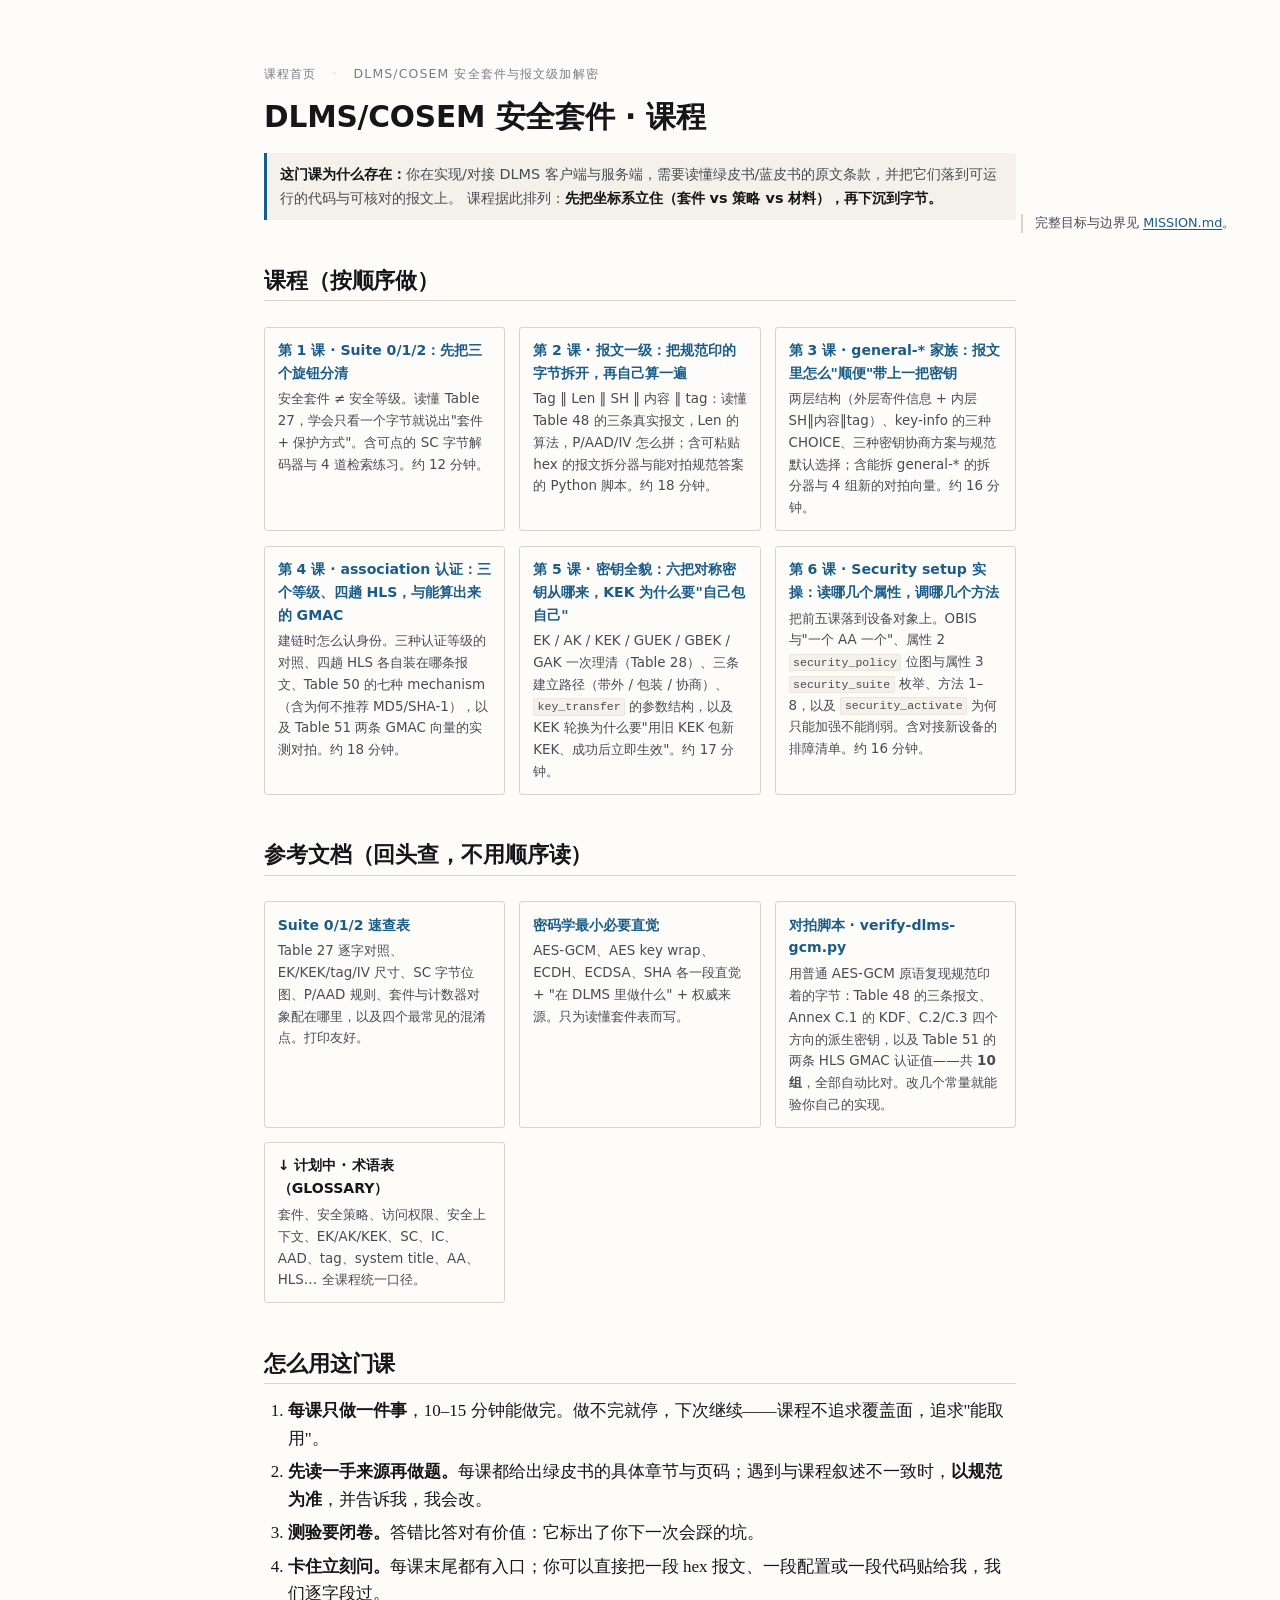
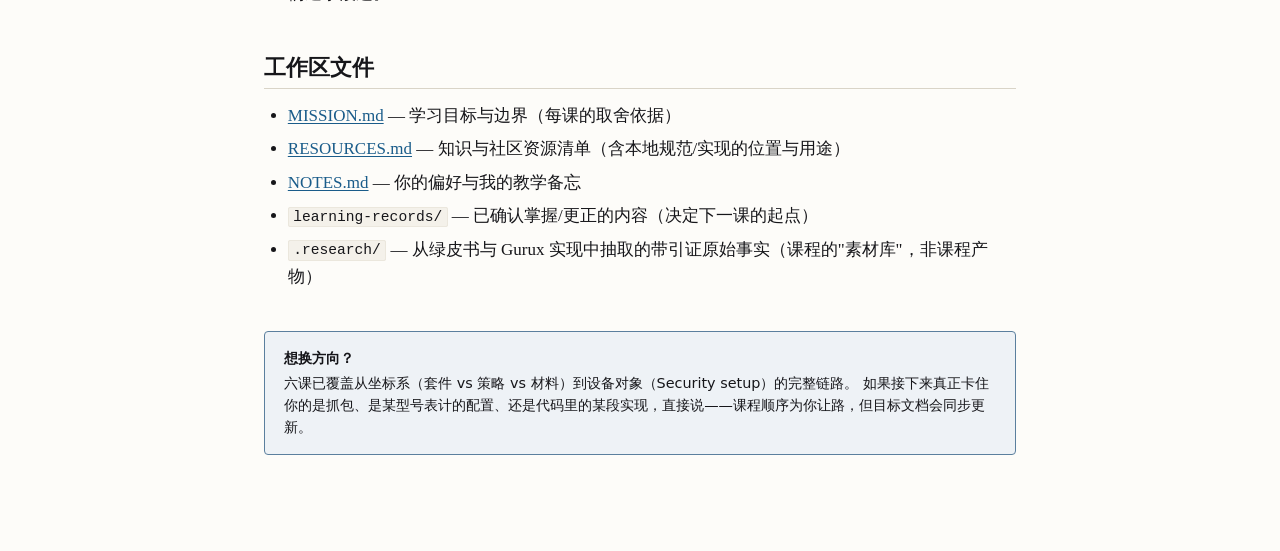
==== index.html @ 387781a0 "初版教程" ====
<!DOCTYPE html>
<html lang="zh-CN">
<head>
<meta charset="utf-8">
<meta name="viewport" content="width=device-width, initial-scale=1">
<title>DLMS/COSEM 安全套件 · 课程首页</title>
<link rel="stylesheet" href="assets/course.css">
</head>
<body>

<p class="lesson-meta">
  <span>课程首页</span><span class="sep">·</span>
  <span>DLMS/COSEM 安全套件与报文级加解密</span>
</p>

<h1>DLMS/COSEM 安全套件 · 课程</h1>

<div class="mission-line">
  <b>这门课为什么存在：</b>你在实现/对接 DLMS 客户端与服务端，需要读懂绿皮书/蓝皮书的原文条款，并把它们落到可运行的代码与可核对的报文上。
  课程据此排列：<b>先把坐标系立住（套件 vs 策略 vs 材料），再下沉到字节。</b>
  <br><span class="sidenote">完整目标与边界见 <a href="MISSION.md">MISSION.md</a>。</span>
</div>

<h2>课程（按顺序做）</h2>

<div class="index-grid">
  <div class="index-card">
    <a href="lessons/0001-security-suites-overview.html">第 1 课 · Suite 0/1/2：先把三个旋钮分清</a>
    <p>安全套件 ≠ 安全等级。读懂 Table 27，学会只看一个字节就说出"套件 + 保护方式"。含可点的 SC 字节解码器与 4 道检索练习。约 12 分钟。</p>
  </div>
  <div class="index-card">
    <a href="lessons/0002-apdu-byte-level-crypto.html">第 2 课 · 报文一级：把规范印的字节拆开，再自己算一遍</a>
    <p>Tag ‖ Len ‖ SH ‖ 内容 ‖ tag：读懂 Table 48 的三条真实报文，Len 的算法，P/AAD/IV 怎么拼；含可粘贴 hex 的报文拆分器与能对拍规范答案的 Python 脚本。约 18 分钟。</p>
  </div>
  <div class="index-card">
    <a href="lessons/0003-general-ciphering-key-info.html">第 3 课 · general-* 家族：报文里怎么"顺便"带上一把密钥</a>
    <p>两层结构（外层寄件信息 + 内层 SH‖内容‖tag）、key-info 的三种 CHOICE、三种密钥协商方案与规范默认选择；含能拆 general-* 的拆分器与 4 组新的对拍向量。约 16 分钟。</p>
  </div>
  <div class="index-card">
    <a href="lessons/0004-association-authentication-hls-gmac.html">第 4 课 · association 认证：三个等级、四趟 HLS，与能算出来的 GMAC</a>
    <p>建链时怎么认身份。三种认证等级的对照、四趟 HLS 各自装在哪条报文、Table 50 的七种 mechanism（含为何不推荐 MD5/SHA-1），以及 Table 51 两条 GMAC 向量的实测对拍。约 18 分钟。</p>
  </div>
  <div class="index-card">
    <a href="lessons/0005-keys-overview-and-kek-rotation.html">第 5 课 · 密钥全貌：六把对称密钥从哪来，KEK 为什么要"自己包自己"</a>
    <p>EK / AK / KEK / GUEK / GBEK / GAK 一次理清（Table 28）、三条建立路径（带外 / 包装 / 协商）、<code>key_transfer</code> 的参数结构，以及 KEK 轮换为什么要"用旧 KEK 包新 KEK、成功后立即生效"。约 17 分钟。</p>
  </div>
  <div class="index-card">
    <a href="lessons/0006-security-setup-object-in-practice.html">第 6 课 · Security setup 实操：读哪几个属性，调哪几个方法</a>
    <p>把前五课落到设备对象上。OBIS 与"一个 AA 一个"、属性 2 <code>security_policy</code> 位图与属性 3 <code>security_suite</code> 枚举、方法 1–8，以及 <code>security_activate</code> 为何只能加强不能削弱。含对接新设备的排障清单。约 16 分钟。</p>
  </div>
</div>

<h2>参考文档（回头查，不用顺序读）</h2>

<div class="index-grid">
  <div class="index-card">
    <a href="reference/security-suites.html">Suite 0/1/2 速查表</a>
    <p>Table 27 逐字对照、EK/KEK/tag/IV 尺寸、SC 字节位图、P/AAD 规则、套件与计数器对象配在哪里，以及四个最常见的混淆点。打印友好。</p>
  </div>
  <div class="index-card">
    <a href="reference/crypto-primer.html">密码学最小必要直觉</a>
    <p>AES-GCM、AES key wrap、ECDH、ECDSA、SHA 各一段直觉 + "在 DLMS 里做什么" + 权威来源。只为读懂套件表而写。</p>
  </div>
  <div class="index-card">
    <a href="assets/verify-dlms-gcm.py">对拍脚本 · verify-dlms-gcm.py</a>
    <p>用普通 AES-GCM 原语复现规范印着的字节：Table 48 的三条报文、Annex C.1 的 KDF、C.2/C.3 四个方向的派生密钥，以及 Table 51 的两条 HLS GMAC 认证值——共 <b>10 组</b>，全部自动比对。改几个常量就能验你自己的实现。</p>
  </div>
  <div class="index-card">
    <b>↓ 计划中 · 术语表（GLOSSARY）</b>
    <p>套件、安全策略、访问权限、安全上下文、EK/AK/KEK、SC、IC、AAD、tag、system title、AA、HLS… 全课程统一口径。</p>
  </div>
</div>

<h2>怎么用这门课</h2>
<ol>
  <li><b>每课只做一件事</b>，10–15 分钟能做完。做不完就停，下次继续——课程不追求覆盖面，追求"能取用"。</li>
  <li><b>先读一手来源再做题。</b>每课都给出绿皮书的具体章节与页码；遇到与课程叙述不一致时，<b>以规范为准</b>，并告诉我，我会改。</li>
  <li><b>测验要闭卷。</b>答错比答对有价值：它标出了你下一次会踩的坑。</li>
  <li><b>卡住立刻问。</b>每课末尾都有入口；你可以直接把一段 hex 报文、一段配置或一段代码贴给我，我们逐字段过。</li>
</ol>

<h2>工作区文件</h2>
<ul>
  <li><a href="MISSION.md">MISSION.md</a> — 学习目标与边界（每课的取舍依据）</li>
  <li><a href="RESOURCES.md">RESOURCES.md</a> — 知识与社区资源清单（含本地规范/实现的位置与用途）</li>
  <li><a href="NOTES.md">NOTES.md</a> — 你的偏好与我的教学备忘</li>
  <li><code>learning-records/</code> — 已确认掌握/更正的内容（决定下一课的起点）</li>
  <li><code>.research/</code> — 从绿皮书与 Gurux 实现中抽取的带引证原始事实（课程的"素材库"，非课程产物）</li>
</ul>

<div class="ask-teacher">
  <strong>想换方向？</strong>
  六课已覆盖从坐标系（套件 vs 策略 vs 材料）到设备对象（Security setup）的完整链路。
  如果接下来真正卡住你的是抓包、是某型号表计的配置、还是代码里的某段实现，直接说——课程顺序为你让路，但目标文档会同步更新。
</div>

</body>
</html>
---- assets/course.css ----
/* ============================================================
   DLMS/COSEM 课程 · 共享样式表  (assets/course.css)
   所有 lesson 与 reference 文档都链接本文件。
   设计目标：Tufte 风格、窄版心、打印友好、中英文混排可读。
   ============================================================ */

:root {
  --ink:        #16161a;
  --ink-soft:   #4a4a55;
  --ink-faint:  #7c7c88;
  --paper:      #fdfcf9;
  --paper-tint: #f4f1ea;
  --rule:       #d9d4c8;
  --rule-soft:  #ebe7dd;
  --link:       #1a5c8a;
  --link-visit: #6b4a86;

  /* 套件配色（全课程统一，不得随意改） */
  --suite0: #8a6d3b;
  --suite1: #1a6b4a;
  --suite2: #7a2f4f;
  --accent: #1a5c8a;

  --warn-bg:   #fdf4e3;
  --warn-line: #d9a441;
  --key-bg:    #eef4f0;
  --key-line:  #1a6b4a;
  --info-bg:   #eef2f6;
  --info-line: #5b7f9e;
  --trap-bg:   #fcefef;
  --trap-line: #a34a4a;

  --serif: "Charter", "Iowan Old Style", "Source Serif 4", "Noto Serif SC",
           "Songti SC", "SimSun", Georgia, "Times New Roman", serif;
  --sans:  "Inter", "Noto Sans SC", "PingFang SC", "Microsoft YaHei",
           system-ui, -apple-system, "Segoe UI", sans-serif;
  --mono:  "JetBrains Mono", "Cascadia Mono", "SFMono-Regular", Consolas,
           "Liberation Mono", monospace;
}

/* ---------- 基础排版 ---------- */

html { -webkit-text-size-adjust: 100%; }

body {
  margin: 0 auto;
  padding: 4rem 1.5rem 6rem;
  max-width: 47rem;
  background: var(--paper);
  color: var(--ink);
  font-family: var(--serif);
  font-size: 1.0625rem;
  line-height: 1.62;
  text-rendering: optimizeLegibility;
  font-variant-numeric: oldstyle-nums;
}

p, li, dd, blockquote { hyphens: auto; }

p { margin: 0 0 1.05em; }

a { color: var(--link); text-decoration-thickness: 1px; text-underline-offset: 2px; }
a:visited { color: var(--link-visit); }
a:hover { text-decoration-thickness: 2px; }

h1, h2, h3, h4 {
  font-family: var(--sans);
  font-weight: 650;
  line-height: 1.25;
  color: var(--ink);
  margin: 2.2em 0 0.6em;
  letter-spacing: -0.005em;
}

h1 { font-size: 1.85rem; margin-top: 0; }
h2 { font-size: 1.35rem; border-bottom: 1px solid var(--rule); padding-bottom: 0.25em; }
h3 { font-size: 1.1rem; }
h4 { font-size: 0.98rem; color: var(--ink-soft); }

h2 .num, h3 .num { color: var(--ink-faint); font-weight: 500; margin-right: 0.4em; }

hr { border: none; border-top: 1px solid var(--rule); margin: 2.5rem 0; }

strong { font-weight: 650; }
em { font-style: italic; }

ul, ol { margin: 0 0 1.05em; padding-left: 1.4em; }
li { margin-bottom: 0.35em; }
li > ul, li > ol { margin-top: 0.35em; }

blockquote {
  margin: 1.4em 0; padding: 0.1em 0 0.1em 1.1em;
  border-left: 3px solid var(--rule);
  color: var(--ink-soft); font-style: italic;
}
blockquote cite { display: block; font-style: normal; font-size: 0.85rem; color: var(--ink-faint); margin-top: 0.4em; }

/* ---------- 页眉 / 页脚 ---------- */

.lesson-meta {
  font-family: var(--sans); font-size: 0.78rem; color: var(--ink-faint);
  text-transform: uppercase; letter-spacing: 0.09em;
  display: flex; flex-wrap: wrap; gap: 0.5rem 1rem; margin-bottom: 0.9rem;
}
.lesson-meta .sep { color: var(--rule); }

.mission-line {
  font-family: var(--sans); font-size: 0.9rem; color: var(--ink-soft);
  background: var(--paper-tint); border-left: 3px solid var(--accent);
  padding: 0.7em 0.9em; margin: 0 0 2rem; border-radius: 0 3px 3px 0;
}
.mission-line b { color: var(--ink); }

.lesson-footer {
  margin-top: 4rem; padding-top: 1.2rem; border-top: 1px solid var(--rule);
  font-family: var(--sans); font-size: 0.85rem; color: var(--ink-soft);
}
.lesson-footer h3 { font-size: 0.85rem; text-transform: uppercase; letter-spacing: 0.08em; color: var(--ink-faint); margin-top: 1.6em; }
.lesson-footer ul { padding-left: 1.2em; }

.ask-teacher {
  margin-top: 2.5rem; padding: 1rem 1.2rem;
  background: var(--info-bg); border: 1px solid var(--info-line); border-radius: 4px;
  font-family: var(--sans); font-size: 0.9rem; line-height: 1.5;
}
.ask-teacher strong { display: block; margin-bottom: 0.25rem; }

/* ---------- 代码 ---------- */

code, kbd, samp, pre { font-family: var(--mono); font-variant-numeric: tabular-nums; }

code {
  font-size: 0.86em; background: var(--paper-tint);
  padding: 0.1em 0.3em; border-radius: 2px; border: 1px solid var(--rule-soft);
}

pre {
  background: #fbf9f4; border: 1px solid var(--rule); border-left: 3px solid var(--accent);
  border-radius: 3px; padding: 0.85rem 1rem; overflow-x: auto;
  font-size: 0.82rem; line-height: 1.5; margin: 0 0 1.2em;
}
pre code { background: none; border: none; padding: 0; font-size: 1em; }

.hex { letter-spacing: 0.06em; }
.hex b { color: var(--suite2); font-weight: 600; }
.hex i { color: var(--suite1); font-style: normal; font-weight: 600; }

/* ---------- 表格 ---------- */

table {
  border-collapse: collapse; width: 100%; margin: 0 0 1.4em;
  font-family: var(--sans); font-size: 0.85rem; line-height: 1.45;
}
caption {
  caption-side: top; text-align: left; font-family: var(--sans);
  font-size: 0.78rem; color: var(--ink-faint); padding-bottom: 0.45em;
}
th, td { text-align: left; vertical-align: top; padding: 0.45em 0.6em; border-bottom: 1px solid var(--rule-soft); }
thead th { border-bottom: 1.5px solid var(--rule); font-weight: 650; }
tbody tr:hover { background: #faf8f3; }
td code, th code { font-size: 0.92em; }
.table-scroll { overflow-x: auto; }

/* 套件对照表 */
.suite-table th.s0 { color: var(--suite0); }
.suite-table th.s1 { color: var(--suite1); }
.suite-table th.s2 { color: var(--suite2); }
.suite-table th:first-child, .suite-table td:first-child {
  font-weight: 600; color: var(--ink-soft); white-space: nowrap;
}

/* ---------- 提示块 ---------- */

.callout {
  margin: 1.5em 0; padding: 0.85em 1.05em; border-radius: 3px;
  border-left: 4px solid var(--info-line); background: var(--info-bg);
  font-size: 0.95rem;
}
.callout > :last-child { margin-bottom: 0; }
.callout .label {
  display: block; font-family: var(--sans); font-size: 0.74rem;
  text-transform: uppercase; letter-spacing: 0.09em; font-weight: 650;
  margin-bottom: 0.3em; color: var(--info-line);
}
.callout.warn  { background: var(--warn-bg);  border-color: var(--warn-line); }
.callout.warn .label  { color: #8a6410; }
.callout.key   { background: var(--key-bg);   border-color: var(--key-line); }
.callout.key .label   { color: var(--key-line); }
.callout.trap  { background: var(--trap-bg);  border-color: var(--trap-line); }
.callout.trap .label  { color: var(--trap-line); }
.callout.quote { background: var(--paper-tint); border-color: var(--rule); }

/* ---------- 边注 ---------- */

.sidenote {
  font-family: var(--sans); font-size: 0.8rem; line-height: 1.45;
  color: var(--ink-soft);
}
@media (min-width: 68rem) {
  .sidenote {
    float: right; clear: right; width: 15rem; margin: 0.25rem -17rem 1rem 1.5rem;
    padding-left: 0.75rem; border-left: 2px solid var(--rule);
  }
}

/* ---------- 套件徽标 ---------- */

.badge {
  display: inline-block; font-family: var(--sans); font-size: 0.72rem;
  font-weight: 650; letter-spacing: 0.04em; padding: 0.12em 0.5em;
  border-radius: 999px; border: 1px solid currentColor; white-space: nowrap;
}
.badge.s0 { color: var(--suite0); }
.badge.s1 { color: var(--suite1); }
.badge.s2 { color: var(--suite2); }

/* ---------- 流程图 / 字节布局图 ---------- */

.figure { margin: 1.8em 0; }
.figure figcaption {
  font-family: var(--sans); font-size: 0.8rem; color: var(--ink-faint);
  margin-top: 0.5em;
}
.flow { display: flex; flex-wrap: wrap; align-items: stretch; gap: 0.5rem; font-family: var(--sans); font-size: 0.8rem; }
.flow .step {
  flex: 1 1 8rem; background: var(--paper-tint); border: 1px solid var(--rule);
  border-radius: 3px; padding: 0.55em 0.7em;
}
.flow .step b { display: block; color: var(--ink); font-size: 0.85rem; }
.flow .step span { color: var(--ink-soft); }
.flow .arrow { align-self: center; color: var(--ink-faint); }

.bytes { display: flex; flex-wrap: wrap; gap: 2px; font-family: var(--mono); font-size: 0.78rem; margin-bottom: 0.4em; }
.bytes .f {
  border: 1px solid var(--rule); border-radius: 3px; padding: 0.45em 0.55em;
  background: var(--paper-tint); text-align: center; min-width: 2.6rem;
}
.bytes .f b { display: block; font-size: 0.78rem; }
.bytes .f span { display: block; color: var(--ink-faint); font-size: 0.7rem; }
.bytes .f.plain { background: #fff; }
.bytes .f.sec   { background: var(--info-bg);  border-color: var(--info-line); }
.bytes .f.aut   { background: var(--key-bg);   border-color: var(--key-line); }
.bytes .f.enc   { background: #f7eef2;         border-color: var(--suite2); }

/* ---------- 测验组件（配合 assets/quiz.js） ---------- */

.quiz {
  margin: 1.6em 0; padding: 1rem 1.15rem 0.9rem;
  border: 1px solid var(--rule); border-top: 3px solid var(--accent);
  border-radius: 3px; background: #fff;
  font-family: var(--sans); font-size: 0.92rem;
}
.quiz .q { font-weight: 650; margin-bottom: 0.7em; color: var(--ink); }
.quiz .opts { list-style: none; margin: 0; padding: 0; }
.quiz .opts li {
  margin-bottom: 0.4em; padding: 0.45em 0.6em; border: 1px solid var(--rule);
  border-radius: 3px; cursor: pointer; background: var(--paper);
  transition: background 120ms ease, border-color 120ms ease;
}
.quiz .opts li:hover { background: var(--paper-tint); border-color: var(--ink-faint); }
.quiz .opts li .mark { font-family: var(--mono); color: var(--ink-faint); margin-right: 0.5em; }
.quiz .opts li.correct { background: var(--key-bg); border-color: var(--key-line); }
.quiz .opts li.correct .mark { color: var(--key-line); }
.quiz .opts li.wrong { background: var(--trap-bg); border-color: var(--trap-line); }
.quiz .opts li.wrong .mark { color: var(--trap-line); }
.quiz .opts li.locked { cursor: default; }
.quiz .feedback { margin-top: 0.6em; font-size: 0.88rem; color: var(--ink-soft); display: none; }
.quiz .feedback.show { display: block; }
.quiz .feedback b { color: var(--ink); }
.quiz .hint { font-size: 0.8rem; color: var(--ink-faint); margin-top: 0.5em; }
.quiz .score { font-weight: 650; color: var(--ink); }

/* 自测清单：折叠答案的检索练习 */
.recall { margin: 1.5em 0; font-family: var(--sans); font-size: 0.92rem; }
.recall details {
  border: 1px solid var(--rule); border-radius: 3px;
  padding: 0.55em 0.8em; margin-bottom: 0.5em; background: var(--paper);
}
.recall details[open] { background: var(--paper-tint); }
.recall summary { cursor: pointer; font-weight: 600; color: var(--ink); }
.recall summary::marker { color: var(--ink-faint); }
.recall details > *:not(summary) { margin-top: 0.6em; }

/* ---------- 索引页 ---------- */

.index-grid { display: grid; grid-template-columns: repeat(auto-fill, minmax(15rem, 1fr)); gap: 0.9rem; margin: 1.5em 0; }
.index-card {
  border: 1px solid var(--rule); border-radius: 3px; padding: 0.8em 0.9em;
  background: var(--paper); font-family: var(--sans); font-size: 0.88rem;
}
.index-card a { font-weight: 650; text-decoration: none; }
.index-card p { margin: 0.3em 0 0; color: var(--ink-soft); font-size: 0.84rem; }

/* ---------- SC 字节解码器（配合 assets/sc-decoder.js） ---------- */

.sc-decoder {
  margin: 1.6em 0; padding: 1rem 1.1rem 0.9rem;
  border: 1px solid var(--rule); border-left: 3px solid var(--accent);
  border-radius: 3px; background: #fff;
  font-family: var(--sans); font-size: 0.88rem;
}
.sc-row { display: flex; flex-wrap: wrap; align-items: center; gap: 0.5rem 0.8rem; margin-bottom: 0.7em; }
.sc-hexwrap { font-size: 0.82rem; color: var(--ink-soft); }
.sc-hex {
  font-family: var(--mono); font-size: 0.95rem; width: 4.2rem; padding: 0.25em 0.4em;
  border: 1px solid var(--rule); border-radius: 3px; background: var(--paper);
  text-transform: uppercase; letter-spacing: 0.08em;
}
.sc-presets { display: flex; flex-wrap: wrap; gap: 0.35rem; }
.sc-preset {
  font-family: var(--sans); font-size: 0.75rem; cursor: pointer;
  border: 1px solid var(--rule); background: var(--paper); color: var(--ink-soft);
  border-radius: 999px; padding: 0.2em 0.65em;
}
.sc-preset:hover { border-color: var(--accent); color: var(--accent); }
.sc-bitrow { gap: 0.4rem; }
.sc-bit {
  flex: 0 0 auto; cursor: pointer; text-align: left;
  border: 1px solid var(--rule); border-radius: 3px; background: var(--paper);
  padding: 0.35em 0.55em; font-family: var(--sans); line-height: 1.25;
  display: flex; flex-direction: column; gap: 0.05em; min-width: 5.5rem;
}
.sc-bit b { font-family: var(--mono); font-size: 0.72rem; color: var(--ink-faint); }
.sc-bit .nm { font-weight: 700; font-size: 0.9rem; color: var(--ink-soft); }
.sc-bit .full { font-size: 0.68rem; color: var(--ink-faint); }
.sc-bit.on { background: var(--key-bg); border-color: var(--key-line); }
.sc-bit.on .nm { color: var(--key-line); }
.sc-bit.on b { color: var(--key-line); }
.sc-suitelabel { font-size: 0.78rem; color: var(--ink-soft); font-family: var(--mono); }
.sc-suitesel { font-family: var(--sans); font-size: 0.85rem; padding: 0.25em 0.4em; border: 1px solid var(--rule); border-radius: 3px; background: var(--paper); max-width: 100%; }
.sc-readout { margin-top: 0.6em; padding-top: 0.7em; border-top: 1px dashed var(--rule); line-height: 1.5; }
.sc-out-head { font-family: var(--mono); font-size: 0.95rem; margin-bottom: 0.45em; }
.sc-bin { color: var(--ink-faint); font-size: 0.85rem; margin-left: 0.5em; letter-spacing: 0.1em; }
.sc-out-line { margin-bottom: 0.28em; color: var(--ink-soft); }
.sc-out-line b { color: var(--ink); margin-right: 0.35em; }
.sc-meta { display: block; color: var(--ink-faint); font-size: 0.8rem; }
.warnline { color: var(--trap-line); }
.sc-out-foot { margin-top: 0.5em; font-size: 0.75rem; color: var(--ink-faint); }

@media print {
  .sc-decoder { break-inside: avoid; }
  .sc-presets, .sc-bitrow button { display: none; }
}


/* ---------- 报文拆分器（配合 assets/frame-splitter.js） ---------- */

.frame-splitter {
  margin: 1.6em 0; padding: 1rem 1.1rem 0.9rem;
  border: 1px solid var(--rule); border-left: 3px solid var(--accent);
  border-radius: 3px; background: #fff;
  font-family: var(--sans); font-size: 0.88rem;
}
.fs-input label { display: block; font-size: 0.82rem; color: var(--ink-soft); }
.fs-input textarea {
  width: 100%; margin-top: 0.3em; padding: 0.5em 0.6em; resize: vertical;
  font-family: var(--mono); font-size: 0.85rem; line-height: 1.45;
  border: 1px solid var(--rule); border-radius: 3px; background: var(--paper);
  text-transform: uppercase; letter-spacing: 0.04em;
}
.fs-presets { display: flex; flex-wrap: wrap; gap: 0.35rem; margin: 0.55em 0 0.8em; }
.fs-preset {
  font-family: var(--sans); font-size: 0.75rem; cursor: pointer;
  border: 1px solid var(--rule); background: var(--paper); color: var(--ink-soft);
  border-radius: 999px; padding: 0.2em 0.65em;
}
.fs-preset:hover { border-color: var(--accent); color: var(--accent); }
.fs-head { margin-bottom: 0.6em; }
.fs-sub { display: block; font-size: 0.66rem; color: var(--ink-faint); }
.fs-table { margin-top: 0.5em; }
.fs-table td:first-child { white-space: nowrap; font-weight: 600; color: var(--ink-soft); }
.fs-why { color: var(--ink-soft); font-size: 0.82rem; }
.fs-err { color: var(--trap-line); }
.frame-splitter .callout { font-size: 0.85rem; margin: 0.9em 0 0; }

/* ---------- 打印 ---------- */

@media print {
  :root { --paper: #fff; --paper-tint: #f7f5f0; }
  body { padding: 0; max-width: none; font-size: 10.5pt; line-height: 1.45; }
  a { color: var(--ink); text-decoration: none; }
  a::after { content: " (" attr(href) ")"; font-size: 0.75em; color: var(--ink-faint); }
  a[href^="#"]::after, .no-print a::after { content: ""; }
  h1 { font-size: 17pt; } h2 { font-size: 13pt; break-after: avoid; }
  h3 { font-size: 11.5pt; break-after: avoid; }
  .quiz, .ask-teacher { break-inside: avoid; }
  .quiz .opts li { cursor: default; }
  .quiz .feedback { display: block !important; }
  details > *:not(summary) { display: block !important; }
  table, pre, .callout, figure { break-inside: avoid; }
  .sidenote { float: none; width: auto; margin: 0.5em 0; padding-left: 0.75rem; }
  @page { margin: 18mm 16mm; }
}
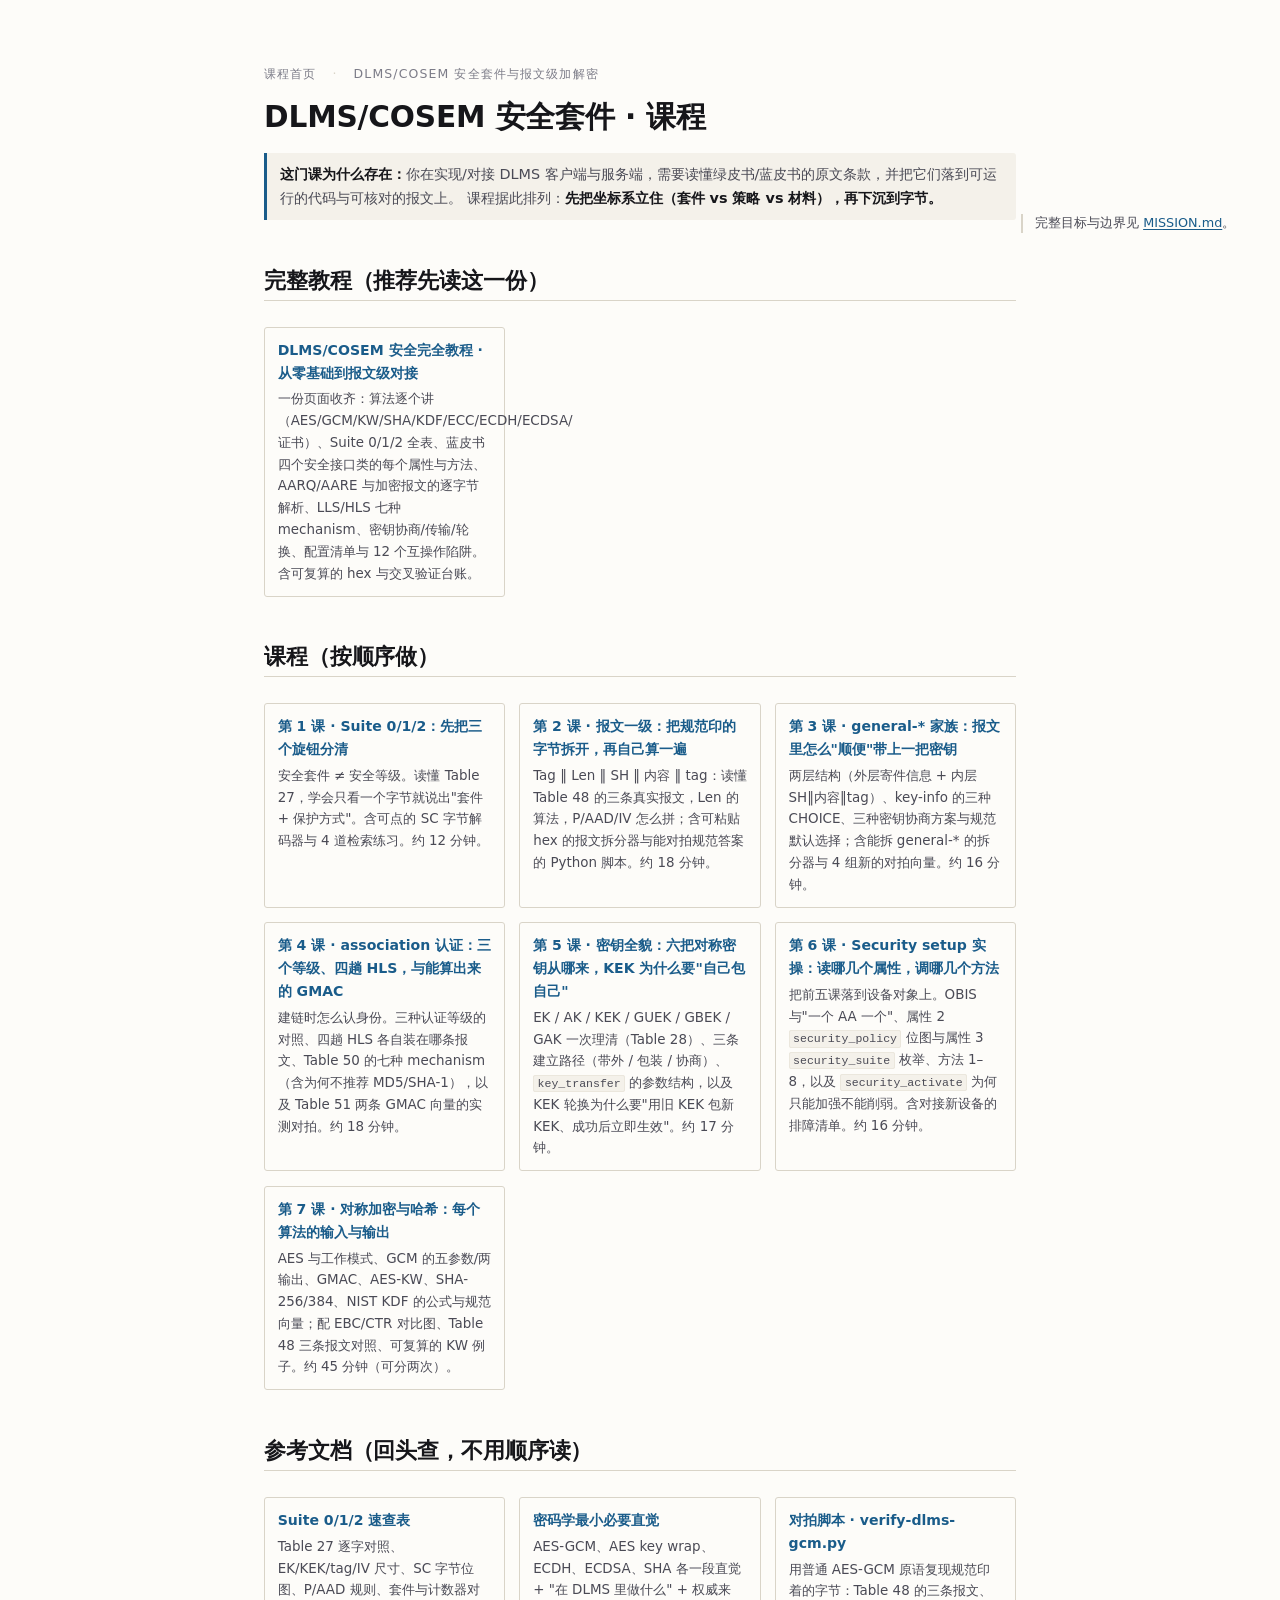
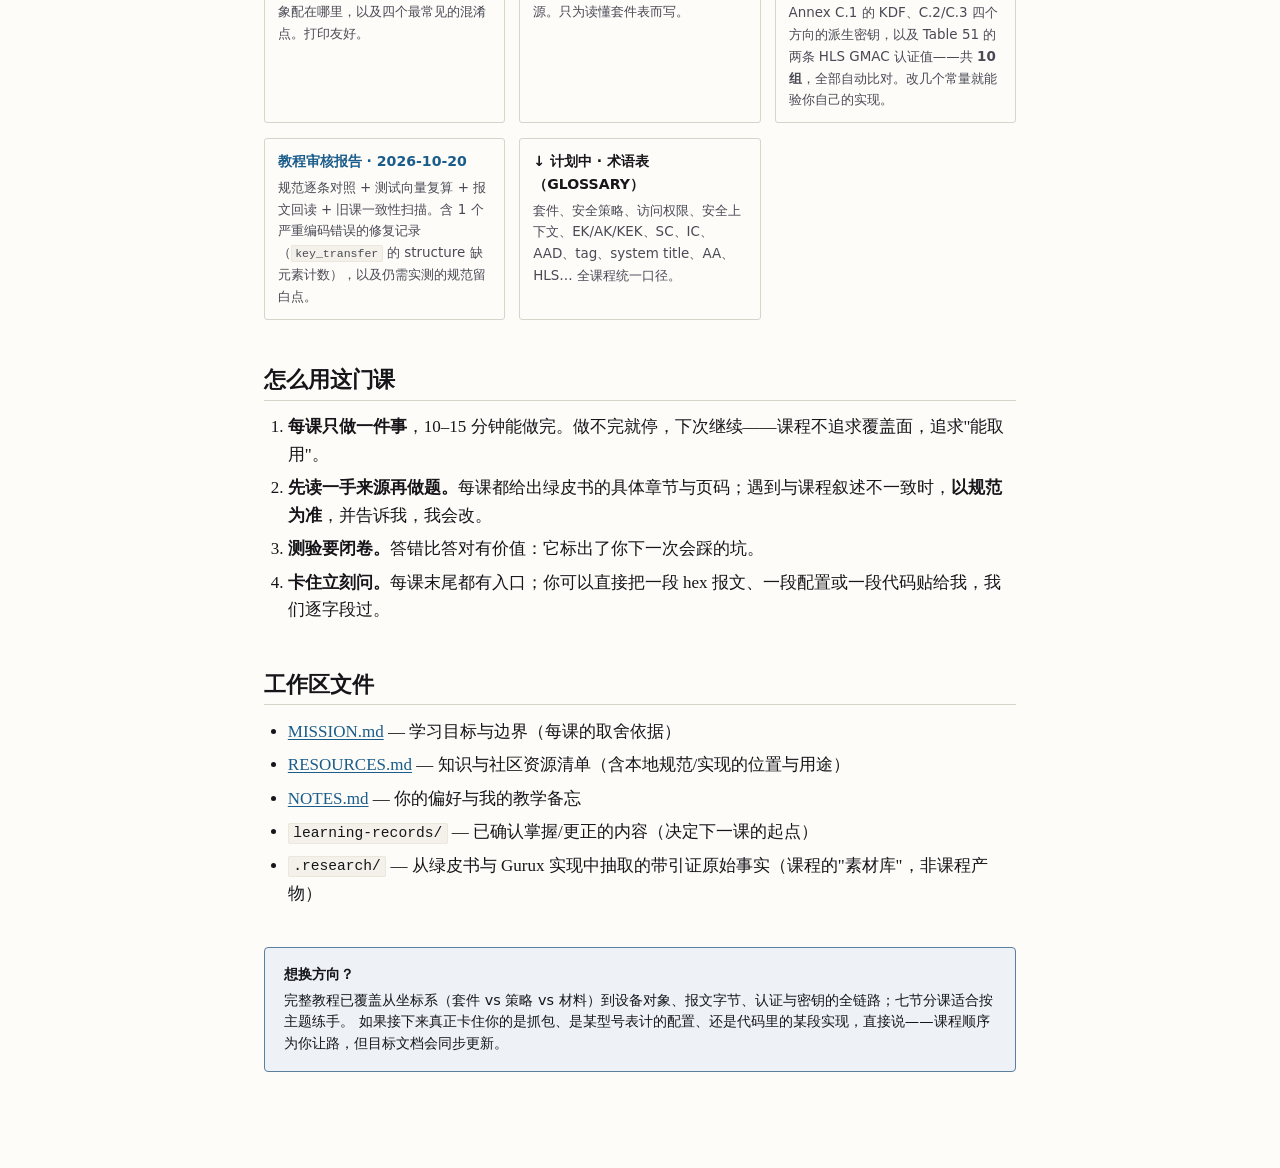
==== commit 6cb51840: "更新详细的单网页教程" ====
--- a/index.html
+++ b/index.html
@@ -19,6 +19,15 @@
   <b>这门课为什么存在：</b>你在实现/对接 DLMS 客户端与服务端，需要读懂绿皮书/蓝皮书的原文条款，并把它们落到可运行的代码与可核对的报文上。
   课程据此排列：<b>先把坐标系立住（套件 vs 策略 vs 材料），再下沉到字节。</b>
   <br><span class="sidenote">完整目标与边界见 <a href="MISSION.md">MISSION.md</a>。</span>
+</div>
+
+<h2>完整教程（推荐先读这一份）</h2>
+
+<div class="index-grid">
+  <div class="index-card">
+    <a href="dlms-security-complete-guide.html">DLMS/COSEM 安全完全教程 · 从零基础到报文级对接</a>
+    <p>一份页面收齐：算法逐个讲（AES/GCM/KW/SHA/KDF/ECC/ECDH/ECDSA/证书）、Suite 0/1/2 全表、蓝皮书四个安全接口类的每个属性与方法、AARQ/AARE 与加密报文的逐字节解析、LLS/HLS 七种 mechanism、密钥协商/传输/轮换、配置清单与 12 个互操作陷阱。含可复算的 hex 与交叉验证台账。</p>
+  </div>
 </div>
 
 <h2>课程（按顺序做）</h2>
@@ -48,6 +57,10 @@
     <a href="lessons/0006-security-setup-object-in-practice.html">第 6 课 · Security setup 实操：读哪几个属性，调哪几个方法</a>
     <p>把前五课落到设备对象上。OBIS 与"一个 AA 一个"、属性 2 <code>security_policy</code> 位图与属性 3 <code>security_suite</code> 枚举、方法 1–8，以及 <code>security_activate</code> 为何只能加强不能削弱。含对接新设备的排障清单。约 16 分钟。</p>
   </div>
+  <div class="index-card">
+    <a href="lessons/0007-crypto-symmetric-deep.html">第 7 课 · 对称加密与哈希：每个算法的输入与输出</a>
+    <p>AES 与工作模式、GCM 的五参数/两输出、GMAC、AES-KW、SHA-256/384、NIST KDF 的公式与规范向量；配 EBC/CTR 对比图、Table 48 三条报文对照、可复算的 KW 例子。约 45 分钟（可分两次）。</p>
+  </div>
 </div>
 
 <h2>参考文档（回头查，不用顺序读）</h2>
@@ -64,6 +77,10 @@
   <div class="index-card">
     <a href="assets/verify-dlms-gcm.py">对拍脚本 · verify-dlms-gcm.py</a>
     <p>用普通 AES-GCM 原语复现规范印着的字节：Table 48 的三条报文、Annex C.1 的 KDF、C.2/C.3 四个方向的派生密钥，以及 Table 51 的两条 HLS GMAC 认证值——共 <b>10 组</b>，全部自动比对。改几个常量就能验你自己的实现。</p>
+  </div>
+  <div class="index-card">
+    <a href="AUDIT-2026-10-20.md">教程审核报告 · 2026-10-20</a>
+    <p>规范逐条对照 + 测试向量复算 + 报文回读 + 旧课一致性扫描。含 1 个严重编码错误的修复记录（<code>key_transfer</code> 的 structure 缺元素计数），以及仍需实测的规范留白点。</p>
   </div>
   <div class="index-card">
     <b>↓ 计划中 · 术语表（GLOSSARY）</b>
@@ -90,7 +107,7 @@
 
 <div class="ask-teacher">
   <strong>想换方向？</strong>
-  六课已覆盖从坐标系（套件 vs 策略 vs 材料）到设备对象（Security setup）的完整链路。
+  完整教程已覆盖从坐标系（套件 vs 策略 vs 材料）到设备对象、报文字节、认证与密钥的全链路；七节分课适合按主题练手。
   如果接下来真正卡住你的是抓包、是某型号表计的配置、还是代码里的某段实现，直接说——课程顺序为你让路，但目标文档会同步更新。
 </div>
 
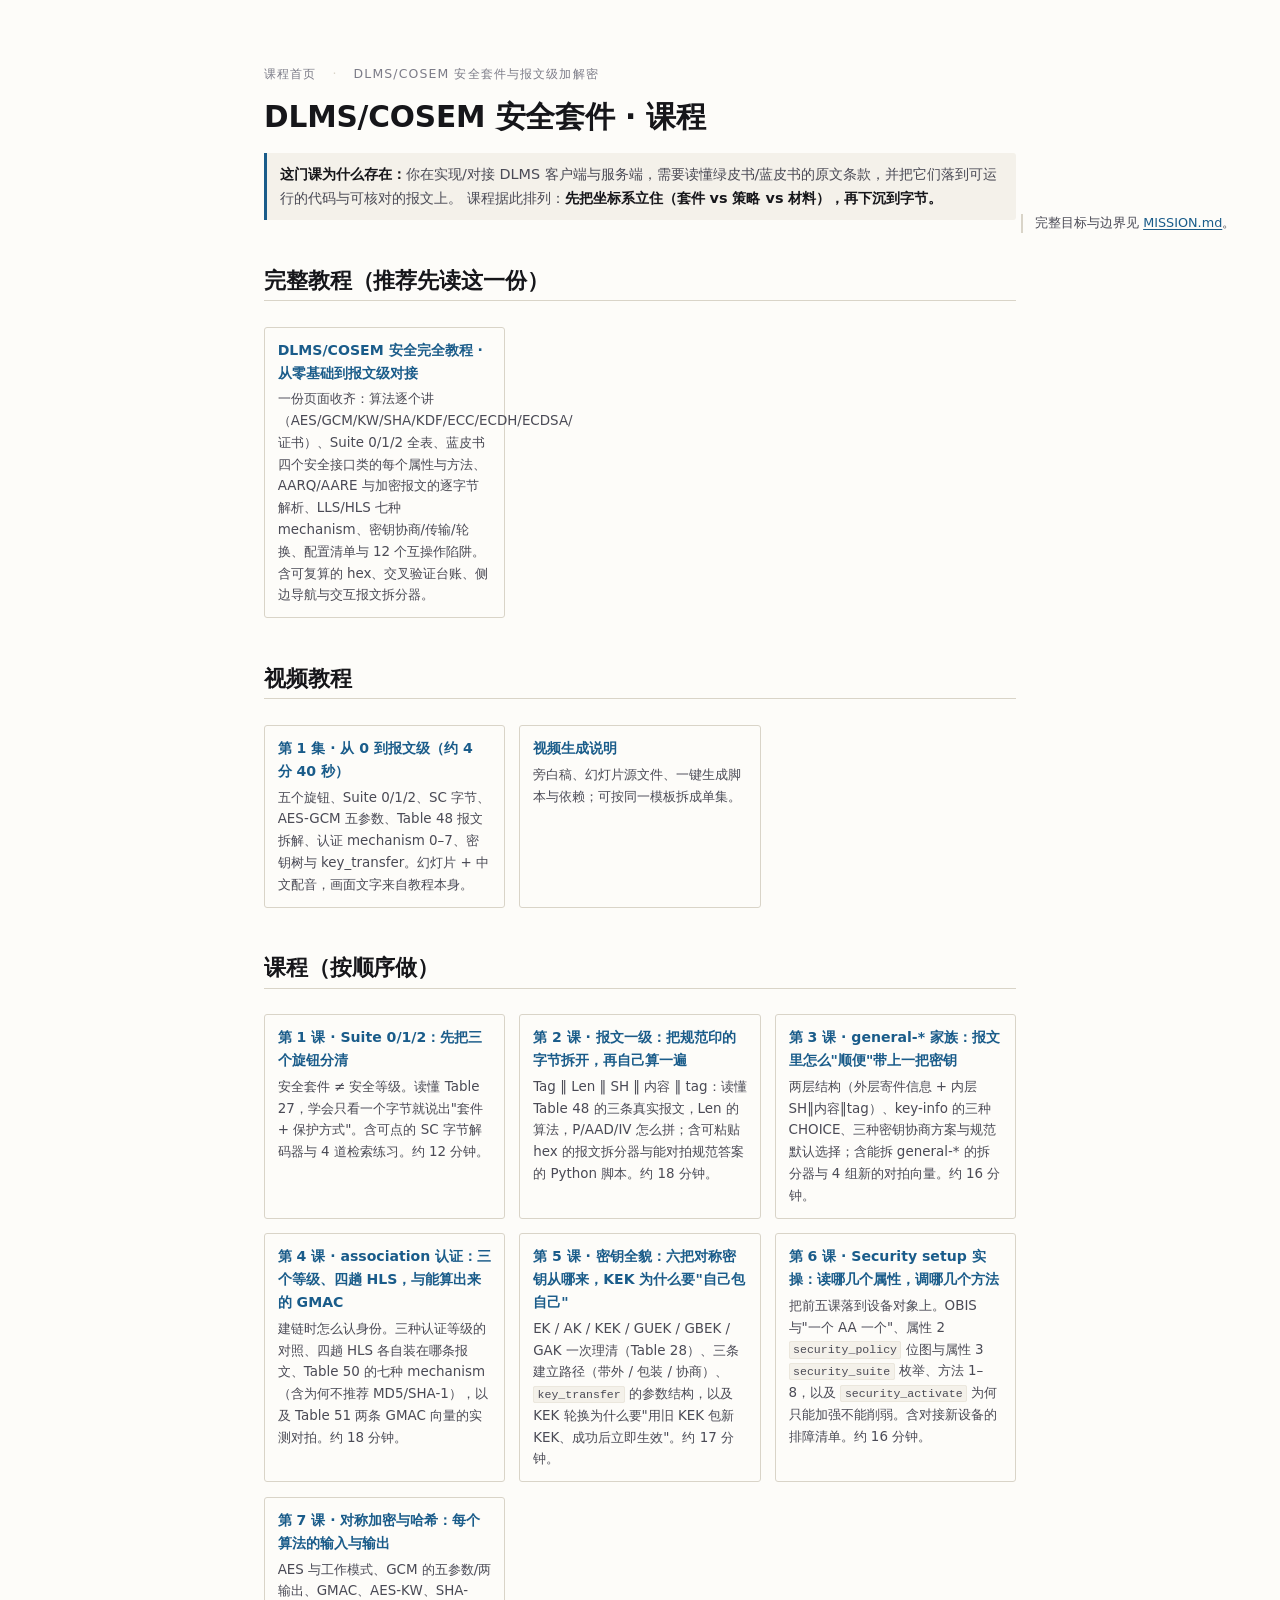
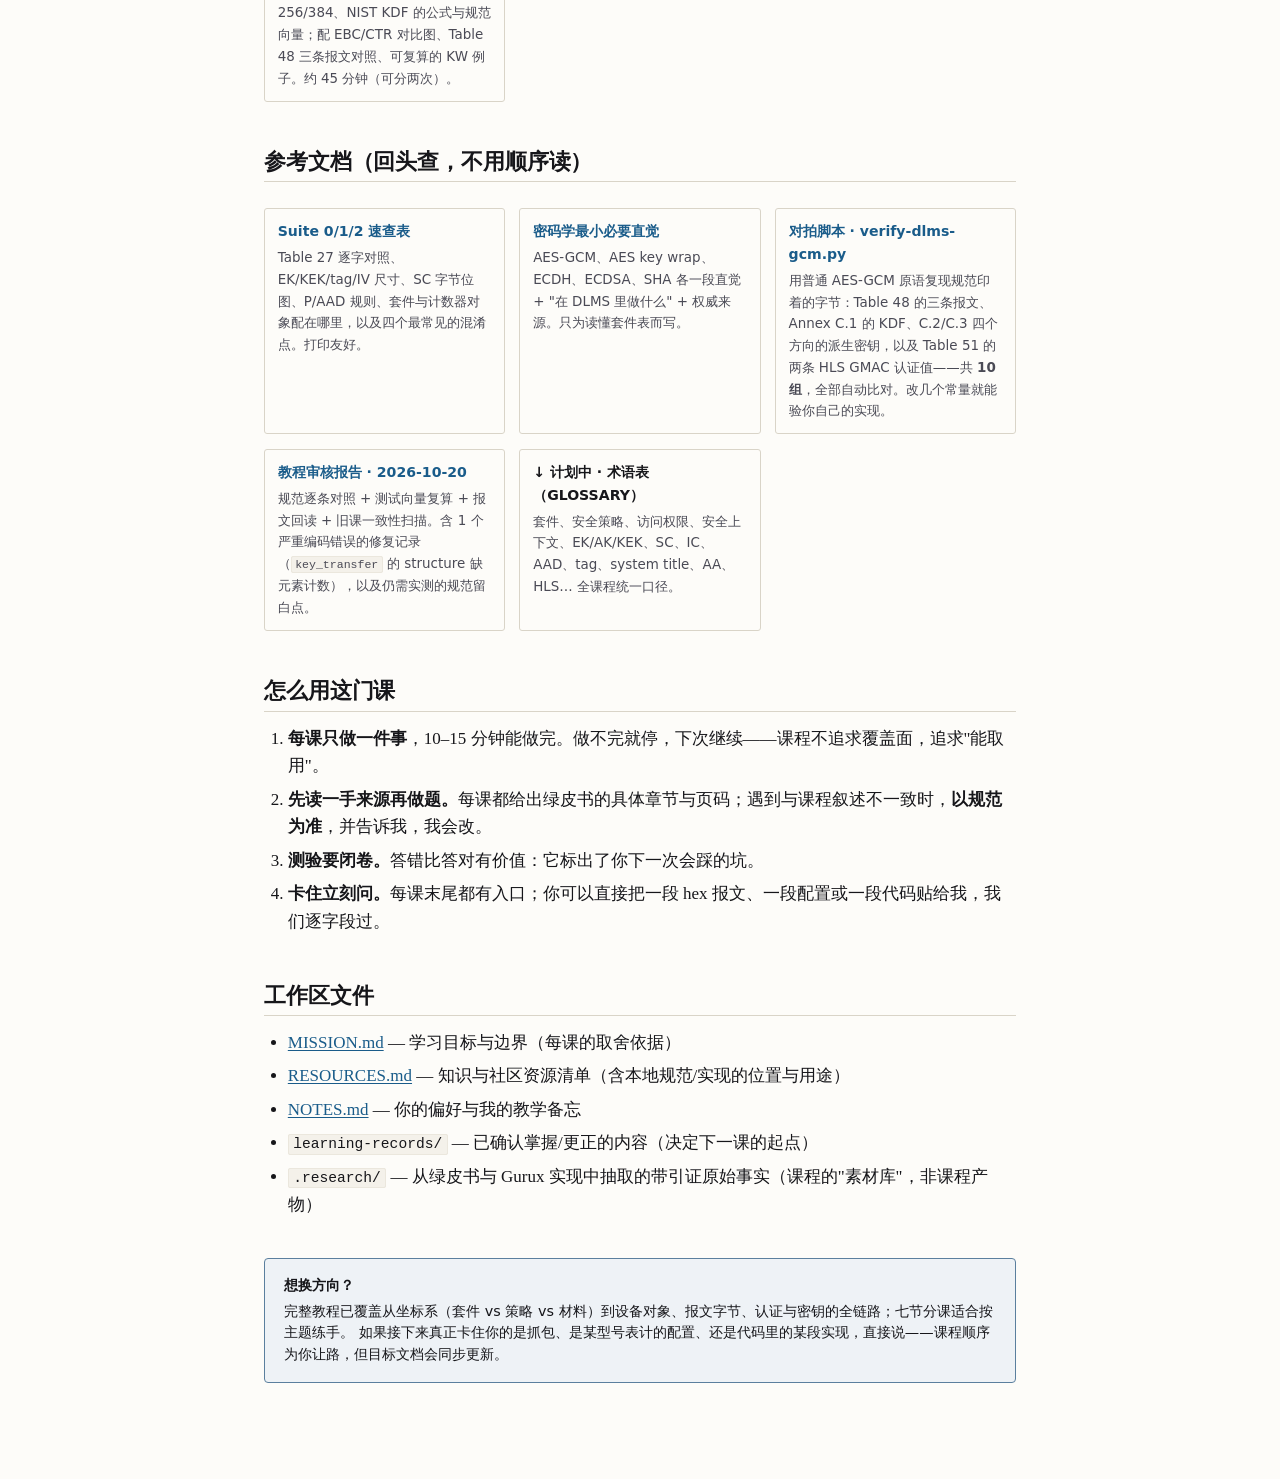
==== commit 0471b7ef: "导航" ====
--- a/index.html
+++ b/index.html
@@ -26,7 +26,20 @@
 <div class="index-grid">
   <div class="index-card">
     <a href="dlms-security-complete-guide.html">DLMS/COSEM 安全完全教程 · 从零基础到报文级对接</a>
-    <p>一份页面收齐：算法逐个讲（AES/GCM/KW/SHA/KDF/ECC/ECDH/ECDSA/证书）、Suite 0/1/2 全表、蓝皮书四个安全接口类的每个属性与方法、AARQ/AARE 与加密报文的逐字节解析、LLS/HLS 七种 mechanism、密钥协商/传输/轮换、配置清单与 12 个互操作陷阱。含可复算的 hex 与交叉验证台账。</p>
+    <p>一份页面收齐：算法逐个讲（AES/GCM/KW/SHA/KDF/ECC/ECDH/ECDSA/证书）、Suite 0/1/2 全表、蓝皮书四个安全接口类的每个属性与方法、AARQ/AARE 与加密报文的逐字节解析、LLS/HLS 七种 mechanism、密钥协商/传输/轮换、配置清单与 12 个互操作陷阱。含可复算的 hex、交叉验证台账、侧边导航与交互报文拆分器。</p>
+  </div>
+</div>
+
+<h2>视频教程</h2>
+
+<div class="index-grid">
+  <div class="index-card">
+    <a href="video/dlms-security-ep1.mp4">第 1 集 · 从 0 到报文级（约 4 分 40 秒）</a>
+    <p>五个旋钮、Suite 0/1/2、SC 字节、AES-GCM 五参数、Table 48 报文拆解、认证 mechanism 0–7、密钥树与 key_transfer。幻灯片 + 中文配音，画面文字来自教程本身。</p>
+  </div>
+  <div class="index-card">
+    <a href="video/README.md">视频生成说明</a>
+    <p>旁白稿、幻灯片源文件、一键生成脚本与依赖；可按同一模板拆成单集。</p>
   </div>
 </div>
 
